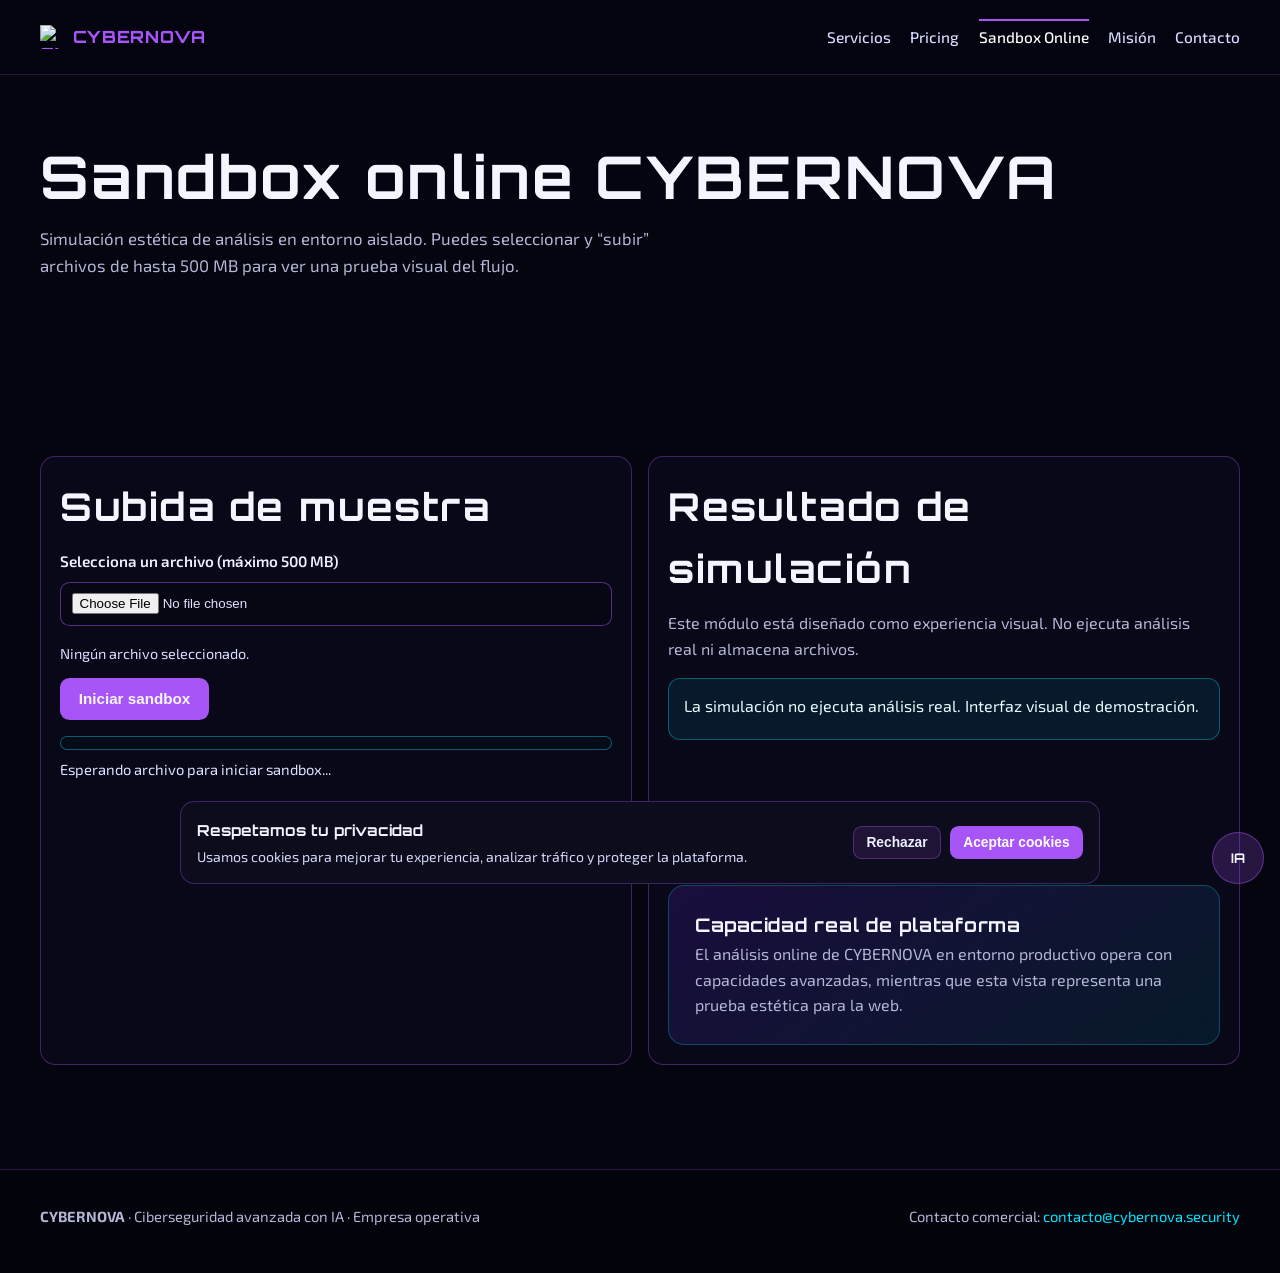
==== sandbox.html @ e9d10356 "a" ====
<!doctype html>
<html lang="es">
<head>
  <meta charset="UTF-8" />
  <meta name="viewport" content="width=device-width, initial-scale=1.0" />
  <meta name="description" content="Sandbox online visual de CYBERNOVA para pruebas estéticas de subida de archivos." />
  <title>CYBERNOVA | Sandbox Online</title>
  <link rel="preconnect" href="https://fonts.googleapis.com">
  <link rel="preconnect" href="https://fonts.gstatic.com" crossorigin>
  <link href="https://fonts.googleapis.com/css2?family=Exo+2:wght@300;400;500;600;700&family=Orbitron:wght@500;700;800&display=swap" rel="stylesheet">
  <link rel="stylesheet" href="styles.css" />
  <link rel="icon" type="image/svg+xml" href=".abacusai/temp/695e8abf-b9af-4d18-82e5-2e51818774f3.svg" />
</head>
<body>
  <header class="nav">
    <div class="container nav-inner">
      <a class="logo" href="index.html">
        <img src=".abacusai/temp/695e8abf-b9af-4d18-82e5-2e51818774f3.svg" alt="CYBERNOVA" />
        <span class="logo-text">CYBER<span>NOVA</span></span>
      </a>
      <ul class="nav-links">
        <li><a href="index.html#servicios" data-page="index.html">Servicios</a></li>
        <li><a href="pricing.html" data-page="pricing.html">Pricing</a></li>
        <li><a href="sandbox.html" data-page="sandbox.html">Sandbox Online</a></li>
        <li><a href="index.html#mision">Misión</a></li>
        <li><a href="#contacto">Contacto</a></li>
      </ul>
    </div>
  </header>

  <main>
    <section class="page-hero">
      <div class="container">
        <h1>Sandbox online CYBERNOVA</h1>
        <p>Simulación estética de análisis en entorno aislado. Puedes seleccionar y “subir” archivos de hasta 500 MB para ver una prueba visual del flujo.</p>
      </div>
    </section>

    <section class="section">
      <div class="container split-grid">
        <article class="sandbox-panel">
          <h2>Subida de muestra</h2>
          <div class="field">
            <label for="sandbox-file">Selecciona un archivo (máximo 500 MB)</label>
            <input id="sandbox-file" type="file" />
          </div>
          <p id="sandbox-file-meta" class="file-meta">Ningún archivo seleccionado.</p>
          <button id="sandbox-start" class="btn btn-primary" type="button">Iniciar sandbox</button>
          <div class="progress-wrap" aria-hidden="true">
            <div id="sandbox-progress-bar" class="progress-bar"></div>
          </div>
          <p id="sandbox-progress-text" class="progress-text">Esperando archivo para iniciar sandbox...</p>
        </article>

        <article class="sandbox-panel">
          <h2>Resultado de simulación</h2>
          <p>Este módulo está diseñado como experiencia visual. No ejecuta análisis real ni almacena archivos.</p>
          <div id="sandbox-result" class="result-box">La simulación no ejecuta análisis real. Interfaz visual de demostración.</div>
          <div id="sandbox-chart" class="sandbox-chart" aria-label="Gráfica de riesgo simulada"></div>
          <div id="sandbox-details" class="sandbox-details"></div>
          <div class="mission">
            <h3>Capacidad real de plataforma</h3>
            <p>El análisis online de CYBERNOVA en entorno productivo opera con capacidades avanzadas, mientras que esta vista representa una prueba estética para la web.</p>
          </div>
        </article>
      </div>
    </section>
  </main>

  <footer id="contacto">
    <div class="container footer-layout">
      <p><strong>CYBERNOVA</strong> · Ciberseguridad avanzada con IA · Empresa operativa</p>
      <p>Contacto comercial: <a href="mailto:contacto@cybernova.security">contacto@cybernova.security</a></p>
    </div>
  </footer>

  <script src="script.js"></script>
</body>
</html>
---- styles.css ----
:root {
  --bg: #050510;
  --bg-soft: #0b0b1d;
  --card: rgba(11, 11, 29, 0.72);
  --border: rgba(168, 85, 247, 0.35);
  --primary: #7b2fff;
  --secondary: #a855f7;
  --accent: #00e5ff;
  --text: #f4f5ff;
  --muted: #b3b6d5;
  --max-width: 1200px;
  --shadow-glow: 0 0 30px rgba(123, 47, 255, 0.34), 0 0 80px rgba(0, 229, 255, 0.18);
}

* {
  box-sizing: border-box;
  margin: 0;
  padding: 0;
}

html {
  scroll-behavior: smooth;
}

body {
  font-family: 'Exo 2', sans-serif;
  background: #050510;
  color: var(--text);
  line-height: 1.6;
  min-height: 100vh;
  overflow-x: hidden;
  position: relative;
}

body::before {
  content: none;
}

.container {
  width: min(100% - 2rem, var(--max-width));
  margin-inline: auto;
}

.section {
  padding: 6.5rem 0;
}

h1,
h2,
h3,
.logo {
  font-family: 'Orbitron', sans-serif;
  letter-spacing: 0.04em;
}

h1 {
  font-size: clamp(2rem, 4.6vw, 4rem);
  line-height: 1.1;
  text-wrap: balance;
}

h2 {
  font-size: clamp(1.5rem, 3vw, 2.5rem);
  margin-bottom: 0.7rem;
}

p {
  color: var(--muted);
}

.nav {
  position: fixed;
  inset-inline: 0;
  top: 0;
  z-index: 30;
  background: rgba(5, 5, 16, 0.94);
  border-bottom: 1px solid rgba(168, 85, 247, 0.22);
}

.nav-inner {
  display: flex;
  align-items: center;
  justify-content: space-between;
  gap: 1.4rem;
  min-height: 74px;
}

.logo {
  color: var(--secondary);
  text-decoration: none;
  font-size: 1.05rem;
  font-weight: 800;
  display: inline-flex;
  align-items: center;
  gap: 0.55rem;
}

.logo img {
  width: 24px;
  height: 24px;
  display: block;
}

.logo-text {
  color: var(--secondary);
}

.logo-text span {
  color: var(--secondary);
}

.nav-links {
  display: flex;
  align-items: center;
  gap: 1.2rem;
  list-style: none;
  flex-wrap: wrap;
  justify-content: flex-end;
}

.nav-links a {
  color: #d8dbff;
  text-decoration: none;
  font-size: 0.96rem;
  font-weight: 500;
  padding-top: 0.2rem;
  position: relative;
  transition: color 0.25s ease;
}

.nav-links a::before {
  content: "";
  position: absolute;
  left: 0;
  top: -6px;
  width: 0;
  height: 2px;
  background: var(--secondary);
  transition: width 0.25s ease;
}

.nav-links a:hover,
.nav-links a.active {
  color: #ffffff;
}

.nav-links a:hover::before,
.nav-links a.active::before {
  width: 100%;
}

.hero,
.page-hero {
  padding-top: 9rem;
  padding-bottom: 6rem;
  position: relative;
}

.hero-layout {
  display: grid;
  grid-template-columns: 1.15fr 0.85fr;
  gap: 2.2rem;
  align-items: center;
}

.page-hero {
  padding-bottom: 3rem;
}

.hero-brand-mark {
  width: 72px;
  height: 72px;
  border-radius: 50%;
  border: 1px solid rgba(168, 85, 247, 0.28);
  background: rgba(168, 85, 247, 0.08);
  display: inline-flex;
  align-items: center;
  justify-content: center;
  margin-bottom: 0.8rem;
}

.hero-brand-mark img {
  width: 52px;
  height: 52px;
  display: block;
}

.tag {
  display: inline-flex;
  align-items: center;
  gap: 0.5rem;
  padding: 0.4rem 0.85rem;
  border-radius: 999px;
  border: 1px solid rgba(0, 229, 255, 0.4);
  background: rgba(0, 229, 255, 0.08);
  color: var(--accent);
  font-size: 0.8rem;
  margin-bottom: 1rem;
  letter-spacing: 0.04em;
  text-transform: uppercase;
  width: fit-content;
}

.hero p,
.page-hero p {
  max-width: 62ch;
  margin: 1rem 0 1.6rem;
  font-size: 1.05rem;
}

.hero-actions {
  display: flex;
  flex-wrap: wrap;
  gap: 0.85rem;
}

.btn {
  text-decoration: none;
  padding: 0.72rem 1.1rem;
  border-radius: 0.6rem;
  font-weight: 600;
  font-size: 0.95rem;
  display: inline-flex;
  align-items: center;
  justify-content: center;
  transition: transform 0.25s ease, box-shadow 0.3s ease, border-color 0.3s ease;
  border: 1px solid transparent;
  cursor: pointer;
}

.btn-primary {
  color: #f7f8ff;
  background: var(--secondary);
}

.btn-secondary {
  color: #eceeff;
  border-color: rgba(168, 85, 247, 0.42);
  background: rgba(168, 85, 247, 0.12);
}

.btn:hover {
  transform: translateY(-1px);
}

.btn-primary:hover,
.btn-secondary:hover {
  border-color: rgba(168, 85, 247, 0.62);
}

.hero-card {
  justify-self: center;
  width: min(400px, 100%);
  border-radius: 1rem;
  border: 1px solid rgba(168, 85, 247, 0.3);
  background: rgba(10, 10, 25, 0.74);
  padding: 1.4rem;
}

.orb {
  width: 160px;
  aspect-ratio: 1;
  margin: 0.2rem auto 1rem;
  border-radius: 50%;
  background: radial-gradient(circle at 35% 35%, #a855f7 0%, #7b2fff 58%, #4b1faf 100%);
  position: relative;
}

.orb::after {
  content: "";
  position: absolute;
  inset: -8px;
  border-radius: 50%;
  border: 1px solid rgba(168, 85, 247, 0.28);
}

@keyframes pulse {
  0%,
  100% {
    transform: scale(1);
  }

  50% {
    transform: scale(1.02);
  }
}

@keyframes ring {
  0%,
  100% {
    transform: scale(1);
    opacity: 0.28;
  }

  50% {
    transform: scale(1.05);
    opacity: 0.2;
  }
}

.hero-card ul {
  list-style: none;
  display: grid;
  gap: 0.7rem;
  font-size: 0.95rem;
}

.hero-card li {
  display: flex;
  align-items: center;
  justify-content: space-between;
  gap: 1rem;
  color: #dfe1ff;
  padding-bottom: 0.6rem;
  border-bottom: 1px solid rgba(255, 255, 255, 0.08);
}

.hero-card li strong {
  color: var(--accent);
}

.section-head {
  margin-bottom: 2rem;
  max-width: 72ch;
}

.stats-grid {
  display: grid;
  grid-template-columns: repeat(4, minmax(0, 1fr));
  gap: 1rem;
}

.stat {
  background: var(--card);
  border: 1px solid var(--border);
  padding: 1.1rem;
  border-radius: 0.9rem;
  transition: border-color 0.25s ease;
}

.stat:hover {
  border-color: rgba(168, 85, 247, 0.55);
}

.stat-value {
  font-family: 'Orbitron', sans-serif;
  font-size: 1.45rem;
  color: var(--accent);
  margin-bottom: 0.25rem;
}

.services-grid {
  display: grid;
  grid-template-columns: repeat(3, minmax(0, 1fr));
  gap: 1rem;
}

.card {
  background: var(--card);
  border: 1px solid var(--border);
  border-radius: 0.95rem;
  padding: 1.15rem;
  transition: border-color 0.25s ease, transform 0.2s ease;
  position: relative;
  overflow: hidden;
}

.card::before,
.plan::before,
.sandbox-panel::before {
  content: "";
  position: absolute;
  top: 0;
  left: 0;
  width: 0;
  height: 2px;
  background: var(--secondary);
  transition: width 0.25s ease;
}

.card:hover,
.plan:hover,
.sandbox-panel:hover {
  transform: translateY(-2px);
  border-color: rgba(168, 85, 247, 0.52);
}

.card:hover::before,
.plan:hover::before,
.sandbox-panel:hover::before {
  width: 100%;
}

.card h3 {
  margin-bottom: 0.55rem;
  font-size: 1.06rem;
  color: #f2f3ff;
}

.pricing-grid {
  display: grid;
  grid-template-columns: repeat(4, minmax(0, 1fr));
  gap: 1rem;
  align-items: stretch;
}

.plan {
  background: var(--card);
  border: 1px solid var(--border);
  border-radius: 0.95rem;
  padding: 1.2rem;
  position: relative;
  transition: border-color 0.25s ease, transform 0.2s ease;
}

.plan.featured {
  border-color: rgba(168, 85, 247, 0.52);
}

.badge {
  position: absolute;
  top: -11px;
  right: 12px;
  font-size: 0.7rem;
  background: linear-gradient(90deg, var(--accent), var(--secondary));
  color: #03030e;
  font-weight: 800;
  padding: 0.2rem 0.55rem;
  border-radius: 999px;
  text-transform: uppercase;
  letter-spacing: 0.04em;
}

.plan h3 {
  font-size: 1rem;
  margin-bottom: 0.5rem;
}

.price {
  font-family: 'Orbitron', sans-serif;
  font-size: 1.9rem;
  line-height: 1;
  color: var(--accent);
  margin-bottom: 0.8rem;
}

.price small {
  font-size: 0.8rem;
  color: var(--muted);
  font-family: 'Exo 2', sans-serif;
}

.plan ul {
  list-style: none;
  display: grid;
  gap: 0.5rem;
  margin-bottom: 1rem;
  font-size: 0.92rem;
}

.plan li {
  color: #dfe1ff;
  display: flex;
  align-items: flex-start;
  gap: 0.45rem;
}

.plan li::before {
  content: "•";
  color: var(--accent);
  font-weight: 700;
  line-height: 1;
  margin-top: 0.24rem;
}

.mission {
  background: linear-gradient(145deg, rgba(123, 47, 255, 0.16), rgba(0, 229, 255, 0.08));
  border: 1px solid rgba(0, 229, 255, 0.25);
  border-radius: 1rem;
  padding: 1.6rem;
  margin-top: 2rem;
}

.founders {
  margin-top: 1rem;
  color: #eceeff;
  font-size: 0.97rem;
}

.split-grid {
  display: grid;
  grid-template-columns: 1fr 1fr;
  gap: 1rem;
}

.sandbox-panel {
  background: var(--card);
  border: 1px solid var(--border);
  border-radius: 0.95rem;
  padding: 1.2rem;
  position: relative;
  transition: border-color 0.25s ease, transform 0.2s ease;
}

.field {
  display: grid;
  gap: 0.55rem;
  margin-bottom: 1rem;
}

.field label {
  color: #eef0ff;
  font-weight: 600;
  font-size: 0.95rem;
}

.field input[type="file"] {
  border: 1px solid rgba(168, 85, 247, 0.5);
  background: rgba(8, 8, 20, 0.85);
  color: #dfe1ff;
  border-radius: 0.6rem;
  padding: 0.65rem;
}

.file-meta {
  font-size: 0.9rem;
  color: #d9ddff;
  margin-bottom: 0.8rem;
}

.file-meta.error {
  color: #ff6f9e;
}

.progress-wrap {
  margin-top: 1rem;
  border: 1px solid rgba(0, 229, 255, 0.38);
  border-radius: 999px;
  height: 14px;
  overflow: hidden;
  background: rgba(1, 16, 21, 0.48);
}

.progress-bar {
  height: 100%;
  width: 0;
  background: linear-gradient(90deg, var(--secondary), var(--accent));
  box-shadow: 0 0 15px rgba(0, 229, 255, 0.62);
  transition: width 0.2s linear;
}

.progress-text {
  margin-top: 0.55rem;
  font-size: 0.92rem;
  color: #dce1ff;
}

.result-box {
  margin-top: 1rem;
  border-radius: 0.75rem;
  border: 1px solid rgba(0, 229, 255, 0.35);
  background: rgba(0, 229, 255, 0.08);
  color: #e9fbff;
  padding: 0.9rem;
  min-height: 62px;
}

.sandbox-chart {
  margin-top: 0.9rem;
  display: grid;
  grid-template-columns: repeat(5, 1fr);
  gap: 0.45rem;
  align-items: end;
  min-height: 86px;
}

.sandbox-chart-bar {
  border-radius: 0.45rem 0.45rem 0.2rem 0.2rem;
  background: rgba(168, 85, 247, 0.9);
  border: 1px solid rgba(168, 85, 247, 0.5);
  min-height: 14px;
}

.sandbox-details {
  margin-top: 0.8rem;
  display: grid;
  gap: 0.4rem;
  color: #d9ddff;
  font-size: 0.9rem;
}

.cookie-consent {
  position: fixed;
  left: 50%;
  bottom: 1rem;
  transform: translateX(-50%);
  width: min(920px, calc(100% - 2rem));
  background: rgba(13, 13, 30, 0.96);
  border: 1px solid rgba(168, 85, 247, 0.32);
  border-radius: 0.9rem;
  padding: 0.9rem 1rem;
  display: flex;
  align-items: center;
  justify-content: space-between;
  gap: 1rem;
  z-index: 90;
}

.cookie-consent__content strong {
  font-family: 'Orbitron', sans-serif;
  font-size: 0.95rem;
  color: #f2f3ff;
}

.cookie-consent__content p {
  margin-top: 0.2rem;
  color: #d3d7f7;
  font-size: 0.88rem;
}

.cookie-consent__actions {
  display: flex;
  gap: 0.55rem;
  flex-wrap: wrap;
  justify-content: flex-end;
}

.cookie-btn {
  border-radius: 0.55rem;
  border: 1px solid rgba(168, 85, 247, 0.36);
  background: rgba(168, 85, 247, 0.12);
  color: #edf0ff;
  font-weight: 600;
  font-size: 0.86rem;
  padding: 0.52rem 0.78rem;
  cursor: pointer;
}

.cookie-btn--primary {
  background: var(--secondary);
  color: #fff;
  border-color: transparent;
}

.chat-assistant {
  position: fixed;
  right: 1rem;
  bottom: 1rem;
  z-index: 95;
}

.chat-toggle {
  width: 52px;
  height: 52px;
  border-radius: 999px;
  border: 1px solid rgba(168, 85, 247, 0.45);
  background: rgba(168, 85, 247, 0.2);
  color: #f5f6ff;
  font-family: 'Orbitron', sans-serif;
  font-weight: 700;
  cursor: pointer;
}

.chat-widget {
  width: min(360px, calc(100vw - 2rem));
  margin-top: 0.7rem;
  background: rgba(10, 10, 24, 0.98);
  border: 1px solid rgba(168, 85, 247, 0.28);
  border-radius: 0.85rem;
  overflow: hidden;
}

.chat-widget__header {
  padding: 0.8rem;
  border-bottom: 1px solid rgba(168, 85, 247, 0.2);
  display: flex;
  justify-content: space-between;
  align-items: center;
  gap: 0.6rem;
}

.chat-widget__header strong {
  font-family: 'Orbitron', sans-serif;
  font-size: 0.86rem;
}

.chat-widget__header p {
  font-size: 0.78rem;
  color: #bac0e7;
}

.chat-close {
  border: none;
  background: transparent;
  color: #e9ecff;
  font-size: 1.2rem;
  line-height: 1;
  cursor: pointer;
}

.chat-messages {
  max-height: 240px;
  min-height: 120px;
  overflow: auto;
  padding: 0.8rem;
  display: grid;
  gap: 0.55rem;
}

.chat-message {
  padding: 0.55rem 0.65rem;
  border-radius: 0.6rem;
  font-size: 0.86rem;
  line-height: 1.45;
}

.chat-message--bot {
  background: rgba(168, 85, 247, 0.14);
  border: 1px solid rgba(168, 85, 247, 0.25);
  color: #edf0ff;
}

.chat-message--user {
  background: rgba(0, 229, 255, 0.12);
  border: 1px solid rgba(0, 229, 255, 0.22);
  color: #e9fbff;
}

.chat-form {
  border-top: 1px solid rgba(168, 85, 247, 0.2);
  display: grid;
  grid-template-columns: 1fr auto;
  gap: 0.5rem;
  padding: 0.75rem;
}

.chat-input {
  border: 1px solid rgba(168, 85, 247, 0.4);
  background: rgba(5, 5, 16, 0.92);
  color: #edf0ff;
  border-radius: 0.5rem;
  padding: 0.55rem 0.65rem;
  outline: none;
}

.chat-send {
  border: none;
  border-radius: 0.5rem;
  background: var(--secondary);
  color: #fff;
  padding: 0.55rem 0.75rem;
  font-weight: 600;
  cursor: pointer;
}

footer {
  border-top: 1px solid rgba(168, 85, 247, 0.24);
  padding: 2.2rem 0 2.8rem;
  color: #c7cbef;
  font-size: 0.92rem;
  background: rgba(3, 3, 10, 0.8);
}

.footer-layout {
  display: flex;
  justify-content: space-between;
  gap: 1rem;
  flex-wrap: wrap;
}

.footer-layout a {
  color: var(--accent);
  text-decoration: none;
}

@media (max-width: 980px) {
  .hero-layout,
  .services-grid,
  .pricing-grid,
  .stats-grid,
  .split-grid {
    grid-template-columns: repeat(2, minmax(0, 1fr));
  }
}

@media (max-width: 720px) {
  .nav-inner {
    min-height: 64px;
  }

  .nav-links {
    gap: 0.8rem;
  }

  .hero,
  .page-hero {
    padding-top: 8rem;
  }

  .hero-layout,
  .services-grid,
  .pricing-grid,
  .stats-grid,
  .split-grid {
    grid-template-columns: 1fr;
  }

  .section {
    padding: 5rem 0;
  }
}
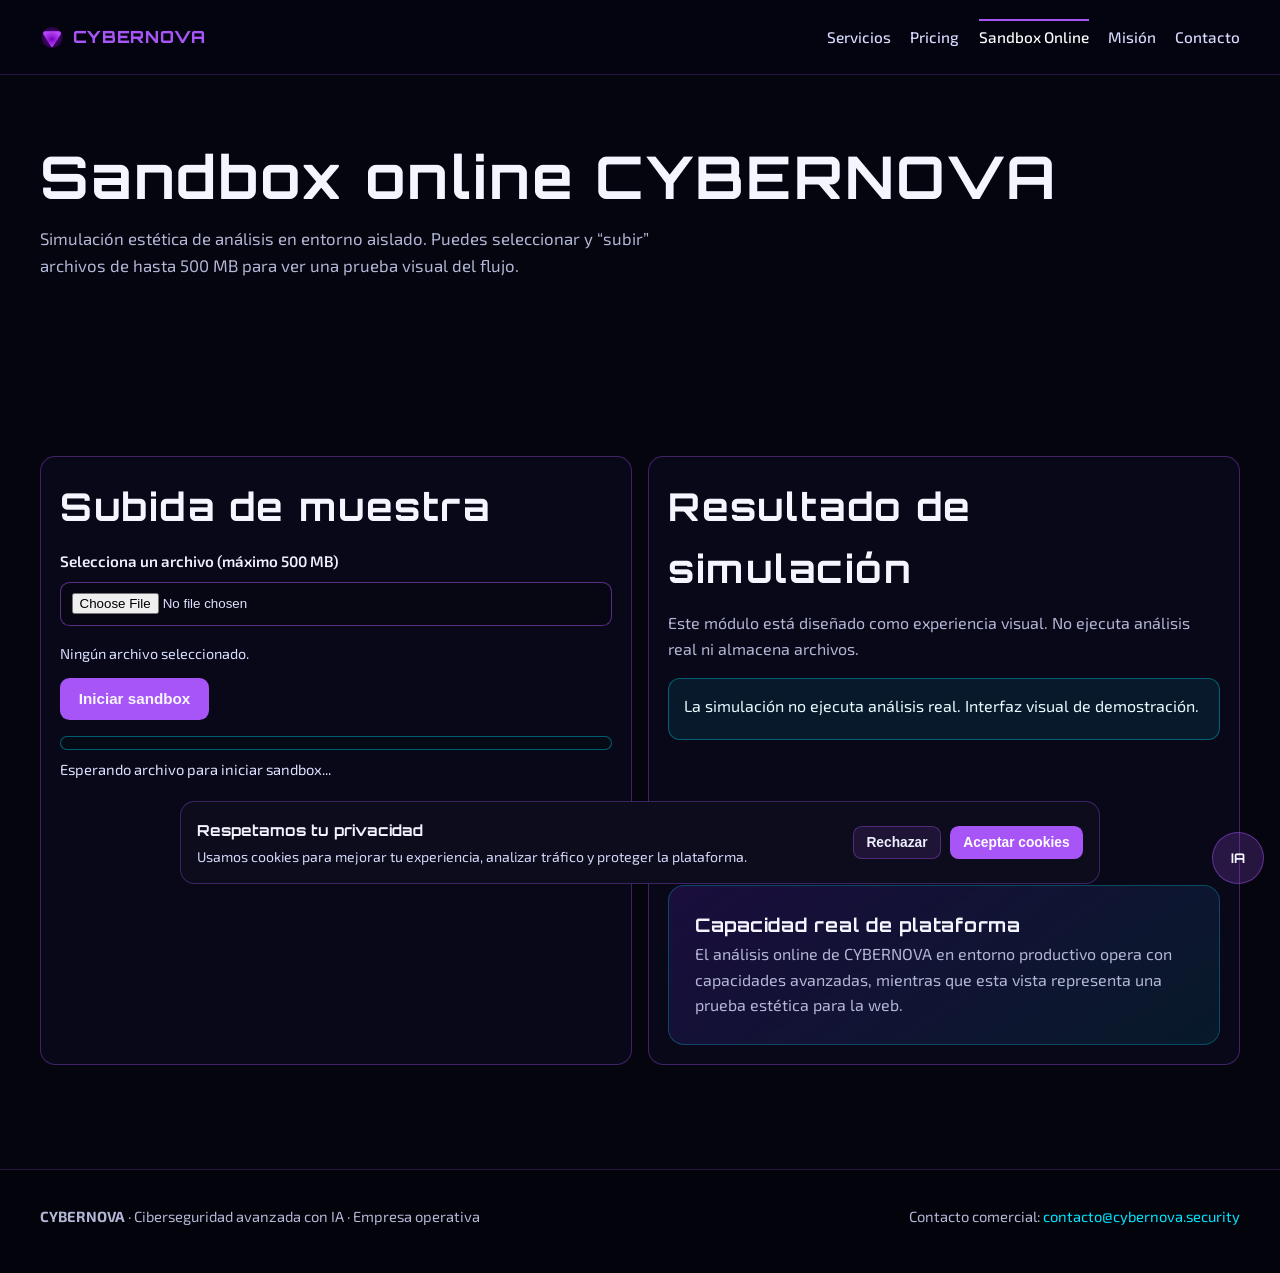
==== commit e9dbde24: "logo" ====
--- a/sandbox.html
+++ b/sandbox.html
@@ -9,13 +9,13 @@
   <link rel="preconnect" href="https://fonts.gstatic.com" crossorigin>
   <link href="https://fonts.googleapis.com/css2?family=Exo+2:wght@300;400;500;600;700&family=Orbitron:wght@500;700;800&display=swap" rel="stylesheet">
   <link rel="stylesheet" href="styles.css" />
-  <link rel="icon" type="image/svg+xml" href=".abacusai/temp/695e8abf-b9af-4d18-82e5-2e51818774f3.svg" />
+  <link rel="icon" type="image/svg+xml" href="logo.svg" />
 </head>
 <body>
   <header class="nav">
     <div class="container nav-inner">
       <a class="logo" href="index.html">
-        <img src=".abacusai/temp/695e8abf-b9af-4d18-82e5-2e51818774f3.svg" alt="CYBERNOVA" />
+        <img src="logo.svg" alt="CYBERNOVA" />
         <span class="logo-text">CYBER<span>NOVA</span></span>
       </a>
       <ul class="nav-links">
